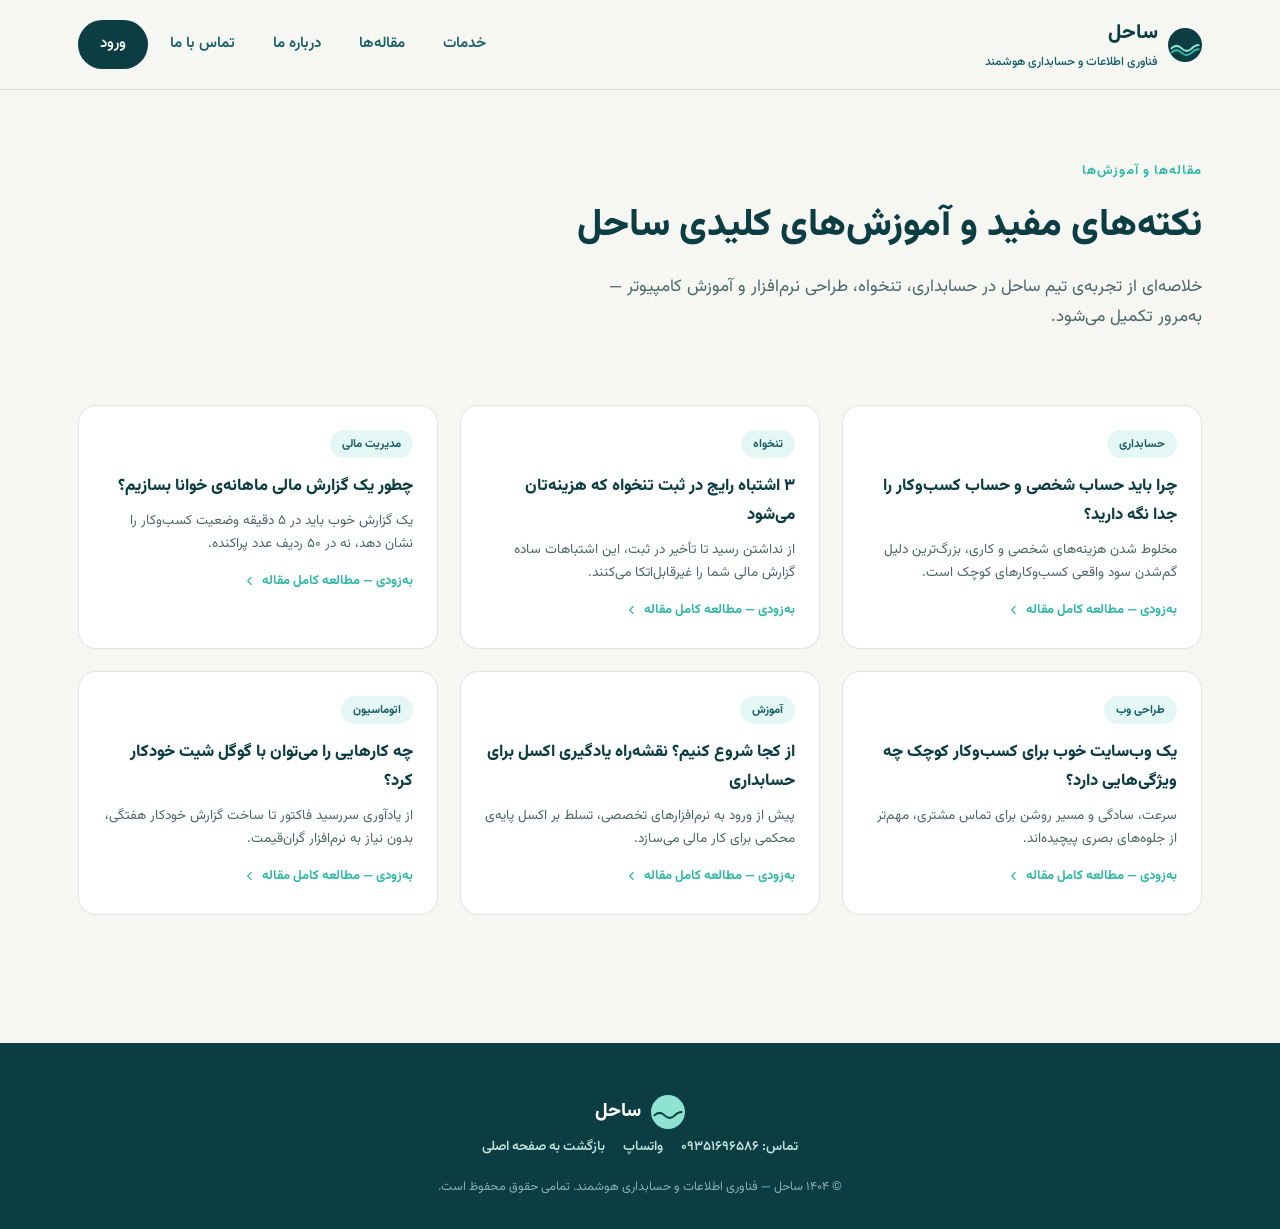
==== articles.html @ a1231c7e "بروزشده" ====
<!DOCTYPE html>
<html lang="fa" dir="rtl">
<head>
<meta charset="UTF-8">
<meta name="viewport" content="width=device-width, initial-scale=1.0">
<title>مقاله‌ها و آموزش‌ها | ساحل</title>
<meta name="description" content="نکات و آموزش‌های کاربردی حسابداری، تنخواه و مدیریت مالی از تیم ساحل">
<link rel="preconnect" href="https://fonts.googleapis.com">
<link rel="preconnect" href="https://fonts.gstatic.com" crossorigin>
<link href="https://fonts.googleapis.com/css2?family=Vazirmatn:wght@300;400;500;600;700;800;900&display=swap" rel="stylesheet">
<link rel="icon" href="assets/favicon.svg" type="image/svg+xml">
<link rel="stylesheet" href="css/style.css">
</head>
<body>

<header>
  <div class="nav">
    <div class="brand">
      <svg class="brand-mark" viewBox="0 0 40 40" fill="none" xmlns="http://www.w3.org/2000/svg" aria-hidden="true">
        <circle cx="20" cy="20" r="20" fill="#0B3D42"/>
        <path d="M4 24C8 20 12 20 16 24C20 28 24 28 28 24C32 20 36 20 36 20" stroke="#8FE3D3" stroke-width="2.4" stroke-linecap="round" fill="none"/>
        <path d="M4 29C8 25 12 25 16 29C20 33 24 33 28 29C32 25 36 25 36 25" stroke="#2FB8A6" stroke-width="2.4" stroke-linecap="round" fill="none"/>
      </svg>
      <span>ساحل<small>فناوری اطلاعات و حسابداری هوشمند</small></span>
    </div>
    <button class="menu-btn" id="menuBtn" aria-label="باز کردن منو" aria-expanded="false">
      <span></span><span></span><span></span>
    </button>
    <nav class="nav-links" id="navLinks">
      <a href="index.html#services">خدمات</a>
      <a href="articles.html">مقاله‌ها</a>
      <a href="index.html#about">درباره ما</a>
      <a href="index.html#contact">تماس با ما</a>
      <a href="login.html" class="nav-cta">ورود</a>
    </nav>
  </div>
</header>

<section style="padding:70px 0 20px;">
  <div class="wrap">
    <div class="section-head reveal">
      <div class="kicker">مقاله‌ها و آموزش‌ها</div>
      <h2>نکته‌های مفید و آموزش‌های کلیدی ساحل</h2>
      <p>خلاصه‌ای از تجربه‌ی تیم ساحل در حسابداری، تنخواه، طراحی نرم‌افزار و آموزش کامپیوتر — به‌مرور تکمیل می‌شود.</p>
    </div>
  </div>
</section>

<section style="padding-top:0;">
  <div class="wrap">
    <div class="articles-grid">

      <div class="article-card reveal">
        <span class="article-tag">حسابداری</span>
        <h3>چرا باید حساب شخصی و حساب کسب‌وکار را جدا نگه دارید؟</h3>
        <p>مخلوط شدن هزینه‌های شخصی و کاری، بزرگ‌ترین دلیل گم‌شدن سود واقعی کسب‌وکارهای کوچک است.</p>
        <span class="article-more">به‌زودی — مطالعه کامل مقاله <svg width="14" height="14" viewBox="0 0 24 24" fill="none"><path d="M14 6L8 12L14 18" stroke="currentColor" stroke-width="2" stroke-linecap="round" stroke-linejoin="round"/></svg></span>
      </div>

      <div class="article-card reveal">
        <span class="article-tag">تنخواه</span>
        <h3>۳ اشتباه رایج در ثبت تنخواه که هزینه‌تان می‌شود</h3>
        <p>از نداشتن رسید تا تأخیر در ثبت، این اشتباهات ساده گزارش مالی شما را غیرقابل‌اتکا می‌کنند.</p>
        <span class="article-more">به‌زودی — مطالعه کامل مقاله <svg width="14" height="14" viewBox="0 0 24 24" fill="none"><path d="M14 6L8 12L14 18" stroke="currentColor" stroke-width="2" stroke-linecap="round" stroke-linejoin="round"/></svg></span>
      </div>

      <div class="article-card reveal">
        <span class="article-tag">مدیریت مالی</span>
        <h3>چطور یک گزارش مالی ماهانه‌ی خوانا بسازیم؟</h3>
        <p>یک گزارش خوب باید در ۵ دقیقه وضعیت کسب‌وکار را نشان دهد، نه در ۵۰ ردیف عدد پراکنده.</p>
        <span class="article-more">به‌زودی — مطالعه کامل مقاله <svg width="14" height="14" viewBox="0 0 24 24" fill="none"><path d="M14 6L8 12L14 18" stroke="currentColor" stroke-width="2" stroke-linecap="round" stroke-linejoin="round"/></svg></span>
      </div>

      <div class="article-card reveal">
        <span class="article-tag">طراحی وب</span>
        <h3>یک وب‌سایت خوب برای کسب‌وکار کوچک چه ویژگی‌هایی دارد؟</h3>
        <p>سرعت، سادگی و مسیر روشن برای تماس مشتری، مهم‌تر از جلوه‌های بصری پیچیده‌اند.</p>
        <span class="article-more">به‌زودی — مطالعه کامل مقاله <svg width="14" height="14" viewBox="0 0 24 24" fill="none"><path d="M14 6L8 12L14 18" stroke="currentColor" stroke-width="2" stroke-linecap="round" stroke-linejoin="round"/></svg></span>
      </div>

      <div class="article-card reveal">
        <span class="article-tag">آموزش</span>
        <h3>از کجا شروع کنیم؟ نقشه‌راه یادگیری اکسل برای حسابداری</h3>
        <p>پیش از ورود به نرم‌افزارهای تخصصی، تسلط بر اکسل پایه‌ی محکمی برای کار مالی می‌سازد.</p>
        <span class="article-more">به‌زودی — مطالعه کامل مقاله <svg width="14" height="14" viewBox="0 0 24 24" fill="none"><path d="M14 6L8 12L14 18" stroke="currentColor" stroke-width="2" stroke-linecap="round" stroke-linejoin="round"/></svg></span>
      </div>

      <div class="article-card reveal">
        <span class="article-tag">اتوماسیون</span>
        <h3>چه کارهایی را می‌توان با گوگل شیت خودکار کرد؟</h3>
        <p>از یادآوری سررسید فاکتور تا ساخت گزارش خودکار هفتگی، بدون نیاز به نرم‌افزار گران‌قیمت.</p>
        <span class="article-more">به‌زودی — مطالعه کامل مقاله <svg width="14" height="14" viewBox="0 0 24 24" fill="none"><path d="M14 6L8 12L14 18" stroke="currentColor" stroke-width="2" stroke-linecap="round" stroke-linejoin="round"/></svg></span>
      </div>

    </div>
  </div>
</section>

<footer class="site-footer" style="margin-top:40px;">
  <div class="wrap">
    <div class="brand" style="justify-content:center;">
      <svg class="brand-mark" width="30" height="30" viewBox="0 0 40 40" fill="none" xmlns="http://www.w3.org/2000/svg" aria-hidden="true">
        <circle cx="20" cy="20" r="20" fill="#8FE3D3"/>
        <path d="M4 24C8 20 12 20 16 24C20 28 24 28 28 24C32 20 36 20 36 20" stroke="#0B3D42" stroke-width="2.4" stroke-linecap="round" fill="none"/>
      </svg>
      <span style="font-weight:800; font-size:19px;">ساحل</span>
    </div>
    <div class="foot-contact">
      <a href="tel:+989351696586">تماس: ۰۹۳۵۱۶۹۶۵۸۶</a>
      <a href="https://wa.me/989351696586" target="_blank" rel="noopener">واتساپ</a>
      <a href="index.html">بازگشت به صفحه اصلی</a>
    </div>
    <div class="copyright">© ۱۴۰۴ ساحل — فناوری اطلاعات و حسابداری هوشمند. تمامی حقوق محفوظ است.</div>
  </div>
</footer>

<script src="js/main.js" defer></script>
</body>
</html>
---- css/style.css ----
:root{
    --ink:#0A2A2E;
    --deep:#0B3D42;
    --teal:#175E66;
    --turquoise:#2FB8A6;
    --crest:#8FE3D3;
    --sand:#E9DCBD;
    --foam:#F6F7F3;
    --line: rgba(10,42,46,0.12);
    --shadow: 0 20px 50px -25px rgba(11,61,66,0.35);
    --radius: 18px;
    --maxw: 1180px;
    --ease: cubic-bezier(.22,.9,.32,1);
  }
  *{box-sizing:border-box;}
  html{scroll-behavior:smooth;}
  body{
    margin:0;
    font-family:'Vazirmatn', sans-serif;
    color:var(--ink);
    background:var(--foam);
    line-height:1.75;
    -webkit-font-smoothing:antialiased;
  }
  @media (prefers-reduced-motion: reduce){
    html{scroll-behavior:auto;}
    *{animation-duration:0.01ms !important; animation-iteration-count:1 !important; transition-duration:0.01ms !important;}
  }
  a{color:inherit; text-decoration:none;}
  img{max-width:100%; display:block;}
  .wrap{max-width:var(--maxw); margin:0 auto; padding:0 28px;}
  :focus-visible{outline:3px solid var(--turquoise); outline-offset:3px; border-radius:6px;}

  /* ===== Header ===== */
  header{
    position:sticky; top:0; z-index:50;
    background:rgba(246,247,243,0.86);
    backdrop-filter:blur(10px);
    border-bottom:1px solid var(--line);
  }
  .nav{display:flex; align-items:center; justify-content:space-between; padding:16px 28px; max-width:var(--maxw); margin:0 auto;}
  .brand{display:flex; align-items:center; gap:10px; font-weight:800; font-size:20px; color:var(--deep);}
  .brand-mark{width:34px; height:34px; flex-shrink:0;}
  .brand small{display:block; font-weight:500; font-size:12px; color:var(--teal); margin-top:1px;}
  .nav-links{display:flex; gap:6px; align-items:center;}
  .nav-links a{padding:10px 16px; border-radius:999px; font-weight:600; font-size:15px; color:var(--teal); transition:background .25s var(--ease), color .25s;}
  .nav-links a:hover{background:rgba(47,184,166,0.12); color:var(--deep);}
  .nav-cta{background:var(--deep); color:var(--foam) !important; padding:11px 22px !important;}
  .nav-cta:hover{background:var(--turquoise) !important; color:var(--ink) !important;}
  .menu-btn{display:none; background:none; border:none; cursor:pointer; padding:8px;}
  .menu-btn span{display:block; width:24px; height:2px; background:var(--deep); margin:5px 0; transition:transform .25s, opacity .25s;}

  @media (max-width:860px){
    .nav-links{
      position:fixed; inset:64px 0 auto 0; flex-direction:column; align-items:stretch;
      background:var(--foam); padding:14px 20px 24px; gap:2px;
      border-bottom:1px solid var(--line);
      transform:translateY(-12px); opacity:0; pointer-events:none;
      transition:transform .3s var(--ease), opacity .3s var(--ease);
    }
    .nav-links.open{transform:translateY(0); opacity:1; pointer-events:auto;}
    .nav-links a{padding:14px 12px; text-align:center;}
    .menu-btn{display:block;}
  }

  /* ===== Hero ===== */
  .hero{position:relative; overflow:hidden; padding:96px 0 60px; background:
    radial-gradient(1200px 600px at 85% -10%, rgba(143,227,211,0.35), transparent 60%),
    linear-gradient(180deg, var(--foam), #EFF3EE 70%);
  }
  .hero-grid{display:grid; grid-template-columns:1.1fr 0.9fr; gap:56px; align-items:center; max-width:var(--maxw); margin:0 auto; padding:0 28px;}
  .eyebrow{display:inline-flex; align-items:center; gap:8px; font-size:13px; font-weight:700; letter-spacing:.02em; color:var(--teal); background:rgba(47,184,166,0.12); padding:8px 14px; border-radius:999px; margin-bottom:22px;}
  .eyebrow::before{content:""; width:7px; height:7px; border-radius:50%; background:var(--turquoise);}
  h1{font-size:clamp(34px,5vw,58px); line-height:1.18; font-weight:800; margin:0 0 22px; color:var(--deep); letter-spacing:-0.01em;}
  h1 em{font-style:normal; color:var(--turquoise); position:relative;}
  .hero p.lead{font-size:19px; color:#38585C; max-width:52ch; margin:0 0 34px;}
  .hero-actions{display:flex; gap:14px; flex-wrap:wrap;}
  .btn{display:inline-flex; align-items:center; gap:8px; padding:15px 28px; border-radius:12px; font-weight:700; font-size:16px; transition:transform .25s var(--ease), box-shadow .25s var(--ease), background .25s;}
  .btn-primary{background:var(--deep); color:var(--foam);}
  .btn-primary:hover{background:var(--turquoise); color:var(--ink); transform:translateY(-2px); box-shadow:var(--shadow);}
  .btn-ghost{background:transparent; color:var(--deep); border:1.5px solid var(--line);}
  .btn-ghost:hover{border-color:var(--turquoise); background:rgba(47,184,166,0.08);}

  .tide{position:relative; height:420px; border-radius:24px; overflow:hidden; background:linear-gradient(180deg,#0B3D42,#175E66 55%,#2FB8A6);}
  .tide svg{position:absolute; bottom:0; left:0; width:100%;}
  .tide .wave1{opacity:.5;}
  .tide .wave2{opacity:.75;}
  .tide-badge{position:absolute; top:22px; right:22px; left:22px; background:rgba(9,32,35,0.35); backdrop-filter:blur(6px); border:1px solid rgba(255,255,255,0.18); border-radius:14px; padding:16px 18px; color:#EFFBF8;}
  .tide-badge b{display:block; font-size:26px; font-weight:800; margin-bottom:2px;}
  .tide-badge span{font-size:13px; opacity:.85;}
  @keyframes drift{0%{transform:translateX(0);} 100%{transform:translateX(-50%);}}
  .wave-track{display:flex; width:200%; animation:drift 18s linear infinite;}
  .wave-track svg{flex:0 0 50%;}
  .wave2 .wave-track{animation-duration:26s; animation-direction:reverse;}

  @media (max-width:940px){
    .hero-grid{grid-template-columns:1fr; gap:40px;}
    .tide{height:260px; order:-1;}
  }

  /* ===== Section shell ===== */
  section{padding:88px 0;}
  .section-head{max-width:640px; margin:0 0 52px;}
  .kicker{font-size:13px; font-weight:700; color:var(--turquoise); text-transform:uppercase; letter-spacing:.08em; margin-bottom:10px;}
  h2{font-size:clamp(26px,3.4vw,38px); font-weight:800; color:var(--deep); margin:0 0 14px;}
  .section-head p{color:#4B6669; font-size:17px; margin:0;}

  /* ===== Services ===== */
  .services{background:var(--foam);}
  .cards{display:grid; grid-template-columns:repeat(3,1fr); gap:24px;}
  .card{background:#fff; border:1px solid var(--line); border-radius:var(--radius); padding:30px 26px; transition:transform .3s var(--ease), box-shadow .3s var(--ease), border-color .3s;}
  .card:hover{transform:translateY(-6px); box-shadow:var(--shadow); border-color:transparent;}
  .card-icon{width:52px; height:52px; border-radius:14px; display:flex; align-items:center; justify-content:center; margin-bottom:20px; background:rgba(47,184,166,0.14);}
  .card h3{margin:0 0 10px; font-size:19px; color:var(--deep); font-weight:700;}
  .card p{margin:0; color:#4B6669; font-size:15px;}
  @media (max-width:860px){.cards{grid-template-columns:1fr;}}

  /* ===== Roadmap ===== */
  .roadmap{background:linear-gradient(180deg,#0B3D42,#0E4750);}
  .roadmap .kicker{color:var(--crest);}
  .roadmap h2, .roadmap .section-head p{color:var(--foam);}
  .roadmap .section-head p{color:#BFE0DC;}
  .steps{display:grid; grid-template-columns:repeat(4,1fr); gap:20px; counter-reset:step;}
  .step{position:relative; background:rgba(255,255,255,0.06); border:1px solid rgba(255,255,255,0.12); border-radius:16px; padding:26px 22px;}
  .step::before{counter-increment:step; content:counter(step); font-weight:800; font-size:14px; color:#0B3D42; background:var(--crest); width:30px; height:30px; border-radius:50%; display:flex; align-items:center; justify-content:center; margin-bottom:16px;}
  .step h3{color:#fff; font-size:16px; margin:0 0 8px; font-weight:700;}
  .step p{color:#BFE0DC; font-size:14px; margin:0;}
  @media (max-width:940px){.steps{grid-template-columns:1fr 1fr;}}
  @media (max-width:600px){.steps{grid-template-columns:1fr;}}

  /* ===== About ===== */
  .about-grid{display:grid; grid-template-columns:0.9fr 1.1fr; gap:56px; align-items:center;}
  .stat-row{display:flex; gap:28px; margin-top:30px; flex-wrap:wrap;}
  .stat b{display:block; font-size:30px; font-weight:800; color:var(--deep);}
  .stat span{font-size:13px; color:#4B6669;}
  @media (max-width:860px){.about-grid{grid-template-columns:1fr;}}

  /* ===== Contact ===== */
  .contact{background:var(--sand); border-radius:28px; margin:0 28px 0; max-width:calc(var(--maxw) - 56px); padding:56px; }
  .contact-inner{display:flex; justify-content:space-between; align-items:center; gap:30px; flex-wrap:wrap;}
  .contact h2{margin-bottom:8px;}
  .contact p{margin:0; color:#4B6669;}
  @media (max-width:640px){.contact{padding:36px 24px; border-radius:20px;} .contact-inner{flex-direction:column; align-items:flex-start;}}

  footer{padding:40px 28px 50px; text-align:center; color:#4B6669; font-size:14px;}
  footer .brand{justify-content:center; margin-bottom:6px;}

/* =========================================================
   AUTH PAGE (login.html)
   ========================================================= */
.auth-page{
  min-height:100vh;
  display:grid;
  grid-template-columns:440px 1fr;
}
@media (max-width:900px){
  .auth-page{grid-template-columns:1fr;}
  .auth-art{display:none;}
}

.auth-panel{
  display:flex; flex-direction:column; justify-content:center;
  padding:48px 44px; background:var(--foam);
  position:relative; z-index:2;
}
.auth-brand{display:flex; align-items:center; gap:10px; margin-bottom:44px;}
.auth-brand span{font-weight:800; font-size:19px; color:var(--deep);}

.auth-card h1{font-size:24px; font-weight:800; color:var(--deep); margin:0 0 6px;}
.auth-card p.sub{color:#4B6669; font-size:14.5px; margin:0 0 30px;}

.field{position:relative; margin-bottom:16px;}
.field input{
  width:100%; padding:15px 46px 15px 16px; border-radius:12px;
  border:1.5px solid var(--line); background:#fff; font-family:inherit;
  font-size:15px; color:var(--ink); transition:border-color .2s, box-shadow .2s;
}
.field input::placeholder{color:#8AA3A5;}
.field input:focus{border-color:var(--turquoise); box-shadow:0 0 0 4px rgba(47,184,166,0.14); outline:none;}
.field-icon{
  position:absolute; top:50%; right:16px; transform:translateY(-50%);
  width:18px; height:18px; color:#7F9A9C; display:flex;
}
.field-icon svg{width:100%; height:100%;}

.auth-row{display:flex; align-items:center; justify-content:space-between; margin:2px 0 26px; font-size:13.5px;}
.auth-check{display:flex; align-items:center; gap:7px; color:#4B6669;}
.auth-check input{accent-color:var(--turquoise); width:15px; height:15px;}
.auth-row a{color:var(--turquoise); font-weight:600;}
.auth-row a:hover{text-decoration:underline;}

.btn-block{width:100%; justify-content:center; padding:16px; font-size:16px;}
.auth-foot{text-align:center; margin-top:22px; font-size:14px; color:#4B6669;}
.auth-foot a{color:var(--deep); font-weight:700;}
.auth-foot a:hover{color:var(--turquoise);}

.auth-art{
  position:relative; overflow:hidden;
  background:linear-gradient(180deg,#BFEAE3 0%,#79C8C6 35%,#2E93A0 68%,#0B3D42 100%);
}
.auth-art svg{position:absolute; inset:0; width:100%; height:100%;}
.auth-art-label{
  position:absolute; top:56px; right:64px; max-width:320px; color:#fff; z-index:3;
}
.auth-art-label b{display:block; font-size:22px; font-weight:800; margin-bottom:6px; line-height:1.5;}
.auth-art-label span{font-size:14.5px; opacity:.88;}

/* =========================================================
   APP SHELL (dashboard.html)
   ========================================================= */
.app-shell{display:grid; grid-template-columns:1fr 248px; min-height:100vh; background:#EEF3F1;}
@media (max-width:980px){.app-shell{grid-template-columns:1fr;}}

/* Sidebar (right, RTL-natural) */
.sidebar{
  background:#fff; border-inline-start:1px solid var(--line);
  display:flex; flex-direction:column; padding:22px 16px;
  position:sticky; top:0; height:100vh;
}
.sidebar-brand{display:flex; align-items:center; gap:9px; padding:6px 10px 26px;}
.sidebar-brand span{font-weight:800; font-size:16px; color:var(--deep);}
.sidebar-nav{display:flex; flex-direction:column; gap:3px; flex:1;}
.sidebar-nav a{
  display:flex; align-items:center; justify-content:space-between; gap:10px;
  padding:12px 14px; border-radius:12px; color:#4B6669; font-weight:600; font-size:14.5px;
  transition:background .2s, color .2s;
}
.sidebar-nav a svg{width:19px; height:19px; flex-shrink:0;}
.sidebar-nav a:hover{background:rgba(47,184,166,0.09); color:var(--deep);}
.sidebar-nav a.active{background:linear-gradient(90deg, rgba(47,184,166,0.16), rgba(47,184,166,0.05)); color:var(--deep);}
.sidebar-logout{
  display:flex; align-items:center; justify-content:space-between; gap:10px;
  padding:13px 14px; border-radius:12px; background:rgba(47,184,166,0.1);
  color:var(--teal); font-weight:700; font-size:14.5px; margin-top:10px;
}
.sidebar-logout:hover{background:rgba(47,184,166,0.18);}

@media (max-width:980px){
  .sidebar{
    position:fixed; inset:0 0 0 auto; width:250px; height:100vh; z-index:60;
    transform:translateX(100%); transition:transform .3s var(--ease); box-shadow:var(--shadow);
  }
  .sidebar.open{transform:translateX(0);}
  .sidebar-scrim.open{opacity:1; pointer-events:auto;}
}

.sidebar-scrim{
  position:fixed; inset:0; background:rgba(10,42,46,0.35); z-index:55;
  opacity:0; pointer-events:none; transition:opacity .3s;
}

/* Main column */
.main-col{display:flex; flex-direction:column; min-width:0;}

.topbar{
  display:flex; align-items:center; gap:18px; background:#fff;
  border-bottom:1px solid var(--line); padding:14px 26px; position:sticky; top:0; z-index:40;
}
.topbar-user{display:flex; align-items:center; gap:10px; cursor:pointer;}
.avatar{
  width:40px; height:40px; border-radius:50%; flex-shrink:0;
  background:linear-gradient(135deg, var(--turquoise), var(--deep));
  color:#fff; display:flex; align-items:center; justify-content:center; font-weight:800; font-size:14px;
}
.topbar-user .who b{display:block; font-size:14px; color:var(--deep);}
.topbar-user .who span{font-size:12px; color:#7F9A9C;}
.topbar-icon{
  position:relative; width:38px; height:38px; border-radius:10px; display:flex; align-items:center;
  justify-content:center; color:#4B6669; flex-shrink:0; transition:background .2s;
}
.topbar-icon:hover{background:rgba(47,184,166,0.1);}
.topbar-icon svg{width:19px; height:19px;}
.badge{
  position:absolute; top:2px; left:2px; background:#E4785B; color:#fff; font-size:10px; font-weight:800;
  width:16px; height:16px; border-radius:50%; display:flex; align-items:center; justify-content:center;
}
.topbar-search{
  flex:1; display:flex; align-items:center; gap:10px; background:#F3F6F4; border-radius:12px;
  padding:11px 16px; max-width:420px; color:#7F9A9C;
}
.topbar-search svg{width:17px; height:17px; flex-shrink:0;}
.topbar-search input{border:none; background:none; outline:none; font-family:inherit; font-size:14px; width:100%; color:var(--ink);}
.sidebar-toggle{display:none; background:none; border:none; cursor:pointer; color:var(--deep);}
@media (max-width:980px){.sidebar-toggle{display:flex;} .topbar-search{display:none;}}
@media (max-width:640px){.topbar-user .who{display:none;}}

.page{padding:28px 26px 60px;}
.page-head{display:flex; align-items:baseline; justify-content:space-between; margin-bottom:26px;}
.page-head h1{font-size:26px; font-weight:800; color:var(--deep); margin:0 0 4px;}
.page-head p{margin:0; color:#4B6669; font-size:14.5px;}

/* Stat cards */
.stat-grid{display:grid; grid-template-columns:repeat(4,1fr); gap:18px; margin-bottom:24px;}
@media (max-width:900px){.stat-grid{grid-template-columns:1fr 1fr;}}
@media (max-width:520px){.stat-grid{grid-template-columns:1fr;}}
.stat-card{
  background:#fff; border:1px solid var(--line); border-radius:16px; padding:20px;
  display:flex; align-items:center; justify-content:space-between; gap:14px;
}
.stat-card .num{font-size:26px; font-weight:800; color:var(--deep); margin:2px 0 5px;}
.stat-card .lbl{font-size:13.5px; color:#4B6669;}
.stat-card .delta{color:var(--turquoise); font-weight:700;}
.stat-ic{width:46px; height:46px; border-radius:12px; display:flex; align-items:center; justify-content:center; flex-shrink:0;}
.stat-ic svg{width:22px; height:22px;}
.ic-teal{background:rgba(47,184,166,0.15); color:#178A79;}
.ic-blue{background:rgba(65,145,222,0.15); color:#3178C6;}
.ic-purple{background:rgba(155,110,224,0.15); color:#7C4FD6;}
.ic-amber{background:rgba(228,140,60,0.15); color:#C56A1E;}

/* Two column: activity + projects */
.split-2{display:grid; grid-template-columns:1fr 1.6fr; gap:18px; margin-bottom:18px;}
@media (max-width:900px){.split-2{grid-template-columns:1fr;}}
.panel{background:#fff; border:1px solid var(--line); border-radius:16px; padding:22px;}
.panel-head{display:flex; align-items:center; justify-content:space-between; margin-bottom:16px;}
.panel-head h2{font-size:16px; font-weight:800; color:var(--deep); margin:0;}
.panel-head a{font-size:13px; font-weight:700; color:var(--turquoise);}

.activity-item{display:flex; align-items:flex-start; gap:12px; padding:11px 0; border-bottom:1px solid var(--line);}
.activity-item:last-child{border-bottom:none;}
.activity-ic{width:34px; height:34px; border-radius:10px; display:flex; align-items:center; justify-content:center; flex-shrink:0;}
.activity-ic svg{width:16px; height:16px;}
.activity-item b{display:block; font-size:14px; color:var(--ink); font-weight:700; margin-bottom:2px;}
.activity-item span{font-size:12.5px; color:#7F9A9C;}

.proj-row{display:flex; align-items:center; gap:14px; padding:14px 0; border-bottom:1px solid var(--line);}
.proj-row:last-child{border-bottom:none;}
.proj-ic{width:44px; height:44px; border-radius:12px; display:flex; align-items:center; justify-content:center; flex-shrink:0;}
.proj-ic svg{width:20px; height:20px;}
.proj-info{flex:1; min-width:0;}
.proj-top{display:flex; align-items:center; justify-content:space-between; gap:10px; margin-bottom:7px;}
.proj-top b{font-size:14.5px; color:var(--ink); font-weight:700;}
.proj-meta{display:flex; align-items:center; gap:8px; font-size:12px; color:#7F9A9C; white-space:nowrap;}
.proj-tag{font-size:11.5px; font-weight:700; padding:3px 9px; border-radius:999px;}
.tag-progress{background:rgba(65,145,222,0.14); color:#3178C6;}
.tag-done{background:rgba(47,184,166,0.16); color:#178A79;}
.tag-wait{background:rgba(228,140,60,0.16); color:#C56A1E;}
.proj-owner{display:flex; align-items:center; gap:6px; font-size:12px; color:#7F9A9C; margin-top:4px;}
.proj-owner .mini-avatar{width:18px; height:18px; border-radius:50%; background:var(--deep); color:#fff; font-size:9px; font-weight:800; display:flex; align-items:center; justify-content:center;}
.bar{height:6px; background:#EEF3F1; border-radius:999px; overflow:hidden;}
.bar > i{display:block; height:100%; border-radius:999px; background:var(--turquoise);}
.pct{font-size:13px; font-weight:800; color:var(--deep); min-width:34px;}
.proj-row-inner{display:flex; align-items:center; gap:10px;}

/* Sheets grid */
.sheet-grid{display:grid; grid-template-columns:repeat(4,1fr); gap:16px;}
@media (max-width:900px){.sheet-grid{grid-template-columns:1fr 1fr;}}
@media (max-width:520px){.sheet-grid{grid-template-columns:1fr;}}
.sheet-card{background:#fff; border:1px solid var(--line); border-radius:14px; padding:18px; transition:transform .25s var(--ease), box-shadow .25s;}
.sheet-card:hover{transform:translateY(-4px); box-shadow:var(--shadow);}
.sheet-card b{display:block; font-size:14.5px; color:var(--ink); font-weight:700; margin:12px 0 4px;}
.sheet-card span{font-size:12px; color:#7F9A9C;}

/* =========================================================
   HOME PAGE POLISH — showcase mockups, social, floating CTA
   ========================================================= */

/* floating stat chips over hero art */
.hero-chip{
  position:absolute; background:#fff; border-radius:14px; padding:12px 16px;
  box-shadow:0 18px 40px -18px rgba(11,61,66,0.45); display:flex; align-items:center; gap:10px;
  font-size:13px; font-weight:700; color:var(--deep); z-index:5;
}
.hero-chip svg{width:20px; height:20px; flex-shrink:0; color:var(--turquoise);}
.hero-chip.c1{bottom:-16px; right:-14px;}
.hero-chip.c2{top:22px; left:-16px; font-size:12px;}
@media (max-width:940px){.hero-chip{display:none;}}

.trust-line{display:flex; align-items:center; gap:10px; margin-top:26px; font-size:13.5px; color:#4B6669;}
.trust-line .avatars{display:flex;}
.trust-line .avatars span{
  width:30px; height:30px; border-radius:50%; border:2px solid var(--foam); margin-inline-start:-10px;
  background:linear-gradient(135deg, var(--turquoise), var(--deep)); display:flex; align-items:center; justify-content:center;
  color:#fff; font-size:11px; font-weight:800;
}
.trust-line .avatars span:first-child{margin-inline-start:0;}

/* ===== Showcase / concept mockups ===== */
.showcase{background:var(--foam);}
.showcase-grid{display:grid; grid-template-columns:repeat(3,1fr); gap:24px;}
@media (max-width:940px){.showcase-grid{grid-template-columns:1fr;}}
.mock-card{
  background:#fff; border-radius:20px; overflow:hidden; border:1px solid var(--line);
  transition:transform .35s var(--ease), box-shadow .35s var(--ease);
}
.mock-card:hover{transform:translateY(-8px); box-shadow:var(--shadow);}
.mock-stage{height:200px; position:relative; overflow:hidden;}
.mock-stage svg{position:absolute; inset:0; width:100%; height:100%;}
.mock-body{padding:20px 22px 24px;}
.mock-body h3{margin:0 0 6px; font-size:16px; font-weight:800; color:var(--deep);}
.mock-body p{margin:0; font-size:13.5px; color:#4B6669;}

/* ===== Contact revamp ===== */
.contact-inner{align-items:flex-start;}
.contact-actions{display:flex; flex-direction:column; gap:12px; min-width:230px;}
.contact-btn{
  display:flex; align-items:center; gap:12px; padding:14px 18px; border-radius:14px;
  font-weight:700; font-size:14.5px; transition:transform .25s var(--ease), box-shadow .25s var(--ease);
}
.contact-btn svg{width:20px; height:20px; flex-shrink:0;}
.contact-btn.whatsapp{background:#25D366; color:#fff;}
.contact-btn.call{background:var(--deep); color:#fff;}
.contact-btn:hover{transform:translateY(-3px); box-shadow:var(--shadow);}

.social-row{display:flex; gap:10px; margin-top:20px;}
.social-btn{
  width:42px; height:42px; border-radius:12px; display:flex; align-items:center; justify-content:center;
  background:#fff; border:1px solid var(--line); color:var(--deep); transition:background .25s, color .25s, transform .25s var(--ease);
}
.social-btn svg{width:19px; height:19px;}
.social-btn:hover{background:var(--deep); color:#fff; transform:translateY(-3px);}
.handle-tag{display:inline-flex; align-items:center; gap:6px; font-size:13px; color:#4B6669; margin-top:12px;}

/* ===== Footer polish ===== */
footer.site-footer{background:#0B3D42; color:#BFE0DC; padding:52px 28px 30px; text-align:center;}
footer.site-footer .brand span{color:#fff;}
footer.site-footer .social-row{justify-content:center; margin:20px 0;}
footer.site-footer .social-btn{background:rgba(255,255,255,0.08); border-color:rgba(255,255,255,0.14); color:#EFFBF8;}
footer.site-footer .social-btn:hover{background:var(--turquoise); color:#0B3D42;}
footer.site-footer .foot-contact{font-size:13.5px; margin-bottom:18px; display:flex; gap:18px; justify-content:center; flex-wrap:wrap;}
footer.site-footer .foot-contact a{color:#BFE0DC; font-weight:600;}
footer.site-footer .foot-contact a:hover{color:#fff;}
footer.site-footer .copyright{font-size:12.5px; opacity:.7; margin-top:14px;}

/* ===== Floating WhatsApp button ===== */
.float-whatsapp{
  position:fixed; bottom:22px; left:22px; z-index:80; width:58px; height:58px; border-radius:50%;
  background:#25D366; display:flex; align-items:center; justify-content:center; box-shadow:0 14px 34px -10px rgba(37,211,102,0.6);
  transition:transform .25s var(--ease);
}
.float-whatsapp:hover{transform:scale(1.08);}
.float-whatsapp svg{width:28px; height:28px; color:#fff;}

/* =========================================================
   SCROLL REVEAL (fade-up)
   ========================================================= */
.reveal{opacity:0; transform:translateY(26px); transition:opacity .7s var(--ease), transform .7s var(--ease);}
.reveal.show{opacity:1; transform:translateY(0);}
.cards .card.reveal:nth-child(1),
.showcase-grid .mock-card.reveal:nth-child(1),
.steps .step.reveal:nth-child(1),
.testimonial-track .testimonial-card.reveal:nth-child(1),
.tips-grid .tip-card.reveal:nth-child(1),
.articles-grid .article-card.reveal:nth-child(1){transition-delay:0s;}
.cards .card.reveal:nth-child(2),
.showcase-grid .mock-card.reveal:nth-child(2),
.steps .step.reveal:nth-child(2),
.testimonial-track .testimonial-card.reveal:nth-child(2),
.tips-grid .tip-card.reveal:nth-child(2),
.articles-grid .article-card.reveal:nth-child(2){transition-delay:.1s;}
.cards .card.reveal:nth-child(3),
.showcase-grid .mock-card.reveal:nth-child(3),
.steps .step.reveal:nth-child(3),
.testimonial-track .testimonial-card.reveal:nth-child(3),
.tips-grid .tip-card.reveal:nth-child(3),
.articles-grid .article-card.reveal:nth-child(3){transition-delay:.2s;}
.steps .step.reveal:nth-child(4),
.tips-grid .tip-card.reveal:nth-child(4),
.articles-grid .article-card.reveal:nth-child(4){transition-delay:.3s;}
.articles-grid .article-card.reveal:nth-child(5){transition-delay:.4s;}
.articles-grid .article-card.reveal:nth-child(6){transition-delay:.5s;}

@media (prefers-reduced-motion: reduce){
  .reveal{opacity:1; transform:none; transition:none;}
}

/* stronger, softer lift shadow on hover across cards */
:root{ --shadow-lg: 0 30px 60px -22px rgba(11,61,66,0.5); }
.card:hover, .mock-card:hover, .tip-card:hover, .article-card:hover, .testimonial-card:hover{
  box-shadow:var(--shadow-lg);
}
.step{transition:transform .3s var(--ease), box-shadow .3s var(--ease);}
.step:hover{transform:translateY(-5px); box-shadow:0 26px 50px -24px rgba(0,0,0,0.35);}

/* =========================================================
   TESTIMONIALS
   ========================================================= */
.testimonials{background:var(--foam);}
.testimonial-track{
  display:flex; gap:22px; overflow-x:auto; scroll-snap-type:x mandatory; padding-bottom:8px;
  scrollbar-width:none;
}
.testimonial-track::-webkit-scrollbar{display:none;}
.testimonial-card{
  scroll-snap-align:start; flex:0 0 320px; background:#fff; border:1px solid var(--line); border-radius:20px;
  padding:26px 24px; transition:transform .3s var(--ease), box-shadow .3s var(--ease);
}
@media (max-width:640px){.testimonial-card{flex-basis:86%;}}
.testimonial-stars{display:flex; gap:3px; margin-bottom:14px;}
.testimonial-stars svg{width:16px; height:16px; color:#F2C94C;}
.testimonial-quote{font-size:14.5px; color:#33504F; line-height:1.9; margin:0 0 18px;}
.testimonial-who{display:flex; align-items:center; gap:10px;}
.testimonial-avatar{
  width:40px; height:40px; border-radius:50%; background:linear-gradient(135deg, var(--turquoise), var(--deep));
  display:flex; align-items:center; justify-content:center; color:#fff; font-weight:800; font-size:13px; flex-shrink:0;
}
.testimonial-who b{display:block; font-size:13.5px; color:var(--deep);}
.testimonial-who span{font-size:12px; color:#7F9A9C;}

/* =========================================================
   TIPS / ARTICLES
   ========================================================= */
.tips-grid, .articles-grid{display:grid; grid-template-columns:repeat(3,1fr); gap:22px;}
@media (max-width:940px){.tips-grid, .articles-grid{grid-template-columns:1fr 1fr;}}
@media (max-width:640px){.tips-grid, .articles-grid{grid-template-columns:1fr;}}
.tip-card, .article-card{
  background:#fff; border:1px solid var(--line); border-radius:18px; padding:24px;
  transition:transform .3s var(--ease), box-shadow .3s var(--ease);
}
.tip-card:hover, .article-card:hover{transform:translateY(-6px);}
.tip-tag, .article-tag{
  display:inline-block; font-size:11.5px; font-weight:700; color:var(--teal);
  background:rgba(47,184,166,0.12); padding:4px 12px; border-radius:999px; margin-bottom:14px;
}
.tip-card h3, .article-card h3{font-size:16.5px; font-weight:800; color:var(--deep); margin:0 0 8px;}
.tip-card p, .article-card p{font-size:13.5px; color:#4B6669; margin:0;}
.article-card .article-more{display:inline-flex; align-items:center; gap:5px; margin-top:14px; font-size:13px; font-weight:700; color:var(--turquoise);}

.section-cta{text-align:center; margin-top:36px;}
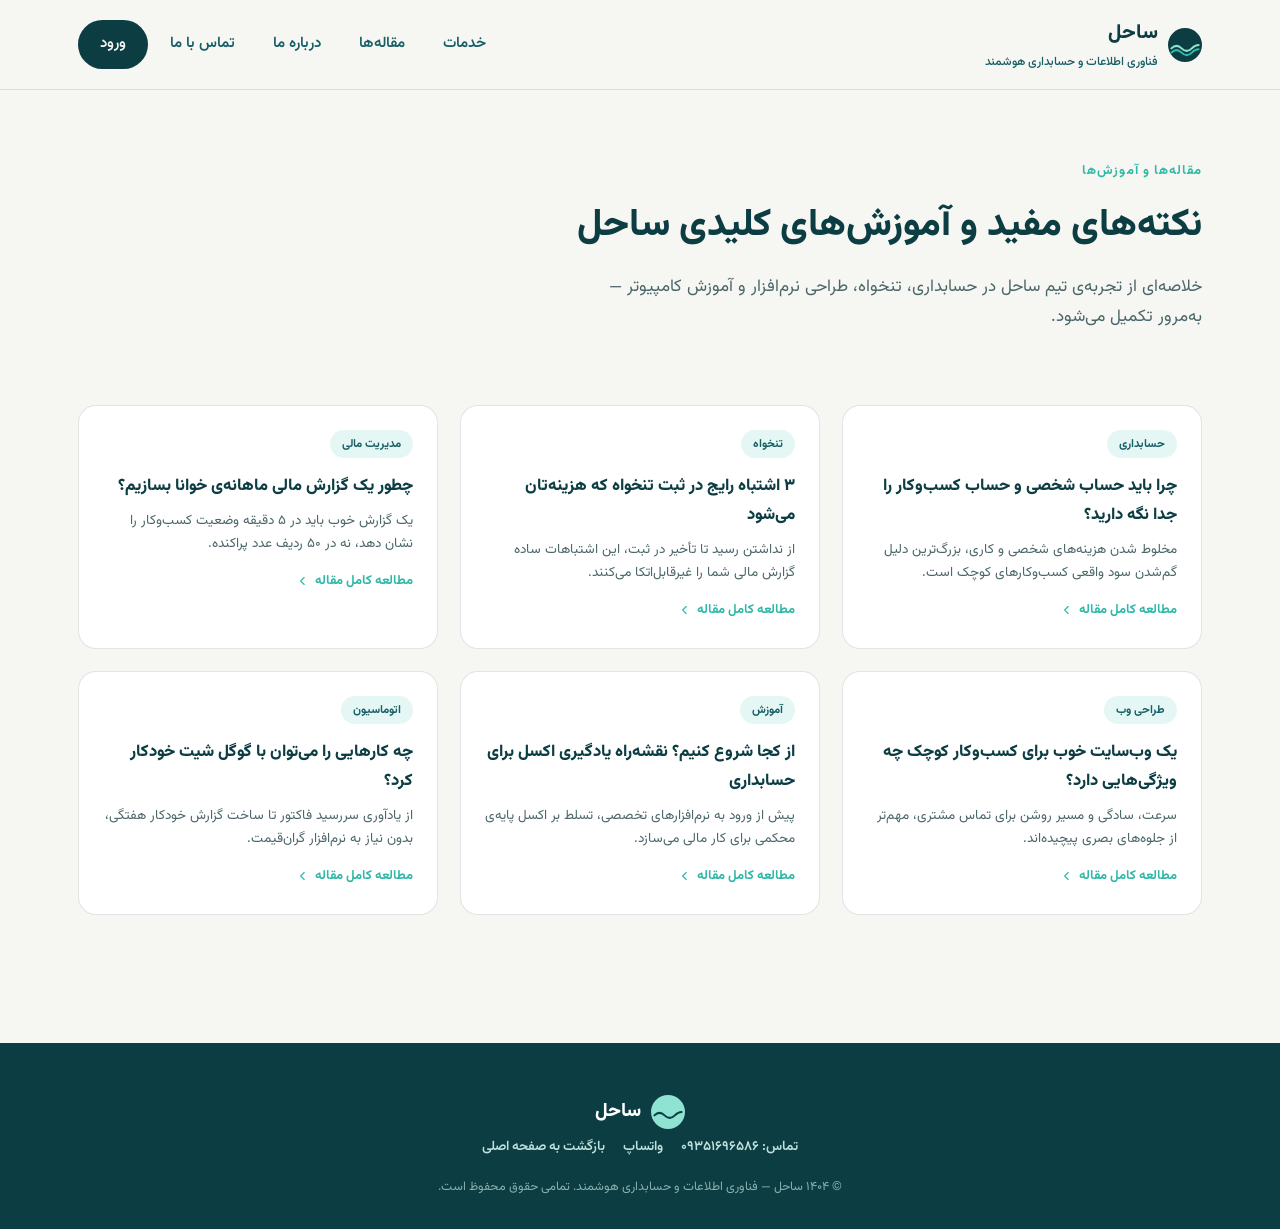
==== commit 67011aec: "بروز2" ====
--- a/articles.html
+++ b/articles.html
@@ -54,42 +54,42 @@
         <span class="article-tag">حسابداری</span>
         <h3>چرا باید حساب شخصی و حساب کسب‌وکار را جدا نگه دارید؟</h3>
         <p>مخلوط شدن هزینه‌های شخصی و کاری، بزرگ‌ترین دلیل گم‌شدن سود واقعی کسب‌وکارهای کوچک است.</p>
-        <span class="article-more">به‌زودی — مطالعه کامل مقاله <svg width="14" height="14" viewBox="0 0 24 24" fill="none"><path d="M14 6L8 12L14 18" stroke="currentColor" stroke-width="2" stroke-linecap="round" stroke-linejoin="round"/></svg></span>
+        <a href="articles/hesab-shakhsi-va-kasbokar.html" class="article-more">مطالعه کامل مقاله <svg width="14" height="14" viewBox="0 0 24 24" fill="none"><path d="M14 6L8 12L14 18" stroke="currentColor" stroke-width="2" stroke-linecap="round" stroke-linejoin="round"/></svg></a>
       </div>
 
       <div class="article-card reveal">
         <span class="article-tag">تنخواه</span>
         <h3>۳ اشتباه رایج در ثبت تنخواه که هزینه‌تان می‌شود</h3>
         <p>از نداشتن رسید تا تأخیر در ثبت، این اشتباهات ساده گزارش مالی شما را غیرقابل‌اتکا می‌کنند.</p>
-        <span class="article-more">به‌زودی — مطالعه کامل مقاله <svg width="14" height="14" viewBox="0 0 24 24" fill="none"><path d="M14 6L8 12L14 18" stroke="currentColor" stroke-width="2" stroke-linecap="round" stroke-linejoin="round"/></svg></span>
+        <a href="articles/eshtebahat-tankhah.html" class="article-more">مطالعه کامل مقاله <svg width="14" height="14" viewBox="0 0 24 24" fill="none"><path d="M14 6L8 12L14 18" stroke="currentColor" stroke-width="2" stroke-linecap="round" stroke-linejoin="round"/></svg></a>
       </div>
 
       <div class="article-card reveal">
         <span class="article-tag">مدیریت مالی</span>
         <h3>چطور یک گزارش مالی ماهانه‌ی خوانا بسازیم؟</h3>
         <p>یک گزارش خوب باید در ۵ دقیقه وضعیت کسب‌وکار را نشان دهد، نه در ۵۰ ردیف عدد پراکنده.</p>
-        <span class="article-more">به‌زودی — مطالعه کامل مقاله <svg width="14" height="14" viewBox="0 0 24 24" fill="none"><path d="M14 6L8 12L14 18" stroke="currentColor" stroke-width="2" stroke-linecap="round" stroke-linejoin="round"/></svg></span>
+        <a href="articles/gozaresh-mali-mahane.html" class="article-more">مطالعه کامل مقاله <svg width="14" height="14" viewBox="0 0 24 24" fill="none"><path d="M14 6L8 12L14 18" stroke="currentColor" stroke-width="2" stroke-linecap="round" stroke-linejoin="round"/></svg></a>
       </div>
 
       <div class="article-card reveal">
         <span class="article-tag">طراحی وب</span>
         <h3>یک وب‌سایت خوب برای کسب‌وکار کوچک چه ویژگی‌هایی دارد؟</h3>
         <p>سرعت، سادگی و مسیر روشن برای تماس مشتری، مهم‌تر از جلوه‌های بصری پیچیده‌اند.</p>
-        <span class="article-more">به‌زودی — مطالعه کامل مقاله <svg width="14" height="14" viewBox="0 0 24 24" fill="none"><path d="M14 6L8 12L14 18" stroke="currentColor" stroke-width="2" stroke-linecap="round" stroke-linejoin="round"/></svg></span>
+        <a href="articles/website-khoob-kasbokar.html" class="article-more">مطالعه کامل مقاله <svg width="14" height="14" viewBox="0 0 24 24" fill="none"><path d="M14 6L8 12L14 18" stroke="currentColor" stroke-width="2" stroke-linecap="round" stroke-linejoin="round"/></svg></a>
       </div>
 
       <div class="article-card reveal">
         <span class="article-tag">آموزش</span>
         <h3>از کجا شروع کنیم؟ نقشه‌راه یادگیری اکسل برای حسابداری</h3>
         <p>پیش از ورود به نرم‌افزارهای تخصصی، تسلط بر اکسل پایه‌ی محکمی برای کار مالی می‌سازد.</p>
-        <span class="article-more">به‌زودی — مطالعه کامل مقاله <svg width="14" height="14" viewBox="0 0 24 24" fill="none"><path d="M14 6L8 12L14 18" stroke="currentColor" stroke-width="2" stroke-linecap="round" stroke-linejoin="round"/></svg></span>
+        <a href="articles/naghshe-rah-excel.html" class="article-more">مطالعه کامل مقاله <svg width="14" height="14" viewBox="0 0 24 24" fill="none"><path d="M14 6L8 12L14 18" stroke="currentColor" stroke-width="2" stroke-linecap="round" stroke-linejoin="round"/></svg></a>
       </div>
 
       <div class="article-card reveal">
         <span class="article-tag">اتوماسیون</span>
         <h3>چه کارهایی را می‌توان با گوگل شیت خودکار کرد؟</h3>
         <p>از یادآوری سررسید فاکتور تا ساخت گزارش خودکار هفتگی، بدون نیاز به نرم‌افزار گران‌قیمت.</p>
-        <span class="article-more">به‌زودی — مطالعه کامل مقاله <svg width="14" height="14" viewBox="0 0 24 24" fill="none"><path d="M14 6L8 12L14 18" stroke="currentColor" stroke-width="2" stroke-linecap="round" stroke-linejoin="round"/></svg></span>
+        <a href="articles/otomasion-google-sheet.html" class="article-more">مطالعه کامل مقاله <svg width="14" height="14" viewBox="0 0 24 24" fill="none"><path d="M14 6L8 12L14 18" stroke="currentColor" stroke-width="2" stroke-linecap="round" stroke-linejoin="round"/></svg></a>
       </div>
 
     </div>
--- a/css/style.css
+++ b/css/style.css
@@ -516,3 +516,22 @@
 .article-card .article-more{display:inline-flex; align-items:center; gap:5px; margin-top:14px; font-size:13px; font-weight:700; color:var(--turquoise);}
 
 .section-cta{text-align:center; margin-top:36px;}
+
+/* =========================================================
+   ARTICLE DETAIL PAGE
+   ========================================================= */
+.article-page{max-width:760px; margin:0 auto; padding:64px 28px 40px;}
+.article-page .back-link{display:inline-flex; align-items:center; gap:6px; font-size:13.5px; font-weight:700; color:var(--teal); margin-bottom:24px;}
+.article-page .back-link:hover{color:var(--deep);}
+.article-page h1{font-size:clamp(26px,4vw,36px); font-weight:800; color:var(--deep); line-height:1.4; margin:14px 0 12px;}
+.article-page .article-meta{display:flex; align-items:center; gap:12px; font-size:13px; color:#7F9A9C; margin-bottom:34px;}
+.article-body h2{font-size:19px; font-weight:800; color:var(--deep); margin:34px 0 12px;}
+.article-body p{font-size:16px; line-height:2; color:#33504F; margin:0 0 18px;}
+.article-body ul{margin:0 0 20px; padding-inline-start:22px;}
+.article-body li{font-size:15.5px; line-height:2; color:#33504F; margin-bottom:8px;}
+.article-cta{
+  margin-top:44px; background:var(--sand); border-radius:20px; padding:30px 28px;
+  display:flex; align-items:center; justify-content:space-between; gap:20px; flex-wrap:wrap;
+}
+.article-cta h3{margin:0 0 4px; font-size:17px; color:var(--deep); font-weight:800;}
+.article-cta p{margin:0; font-size:13.5px; color:#4B6669;}
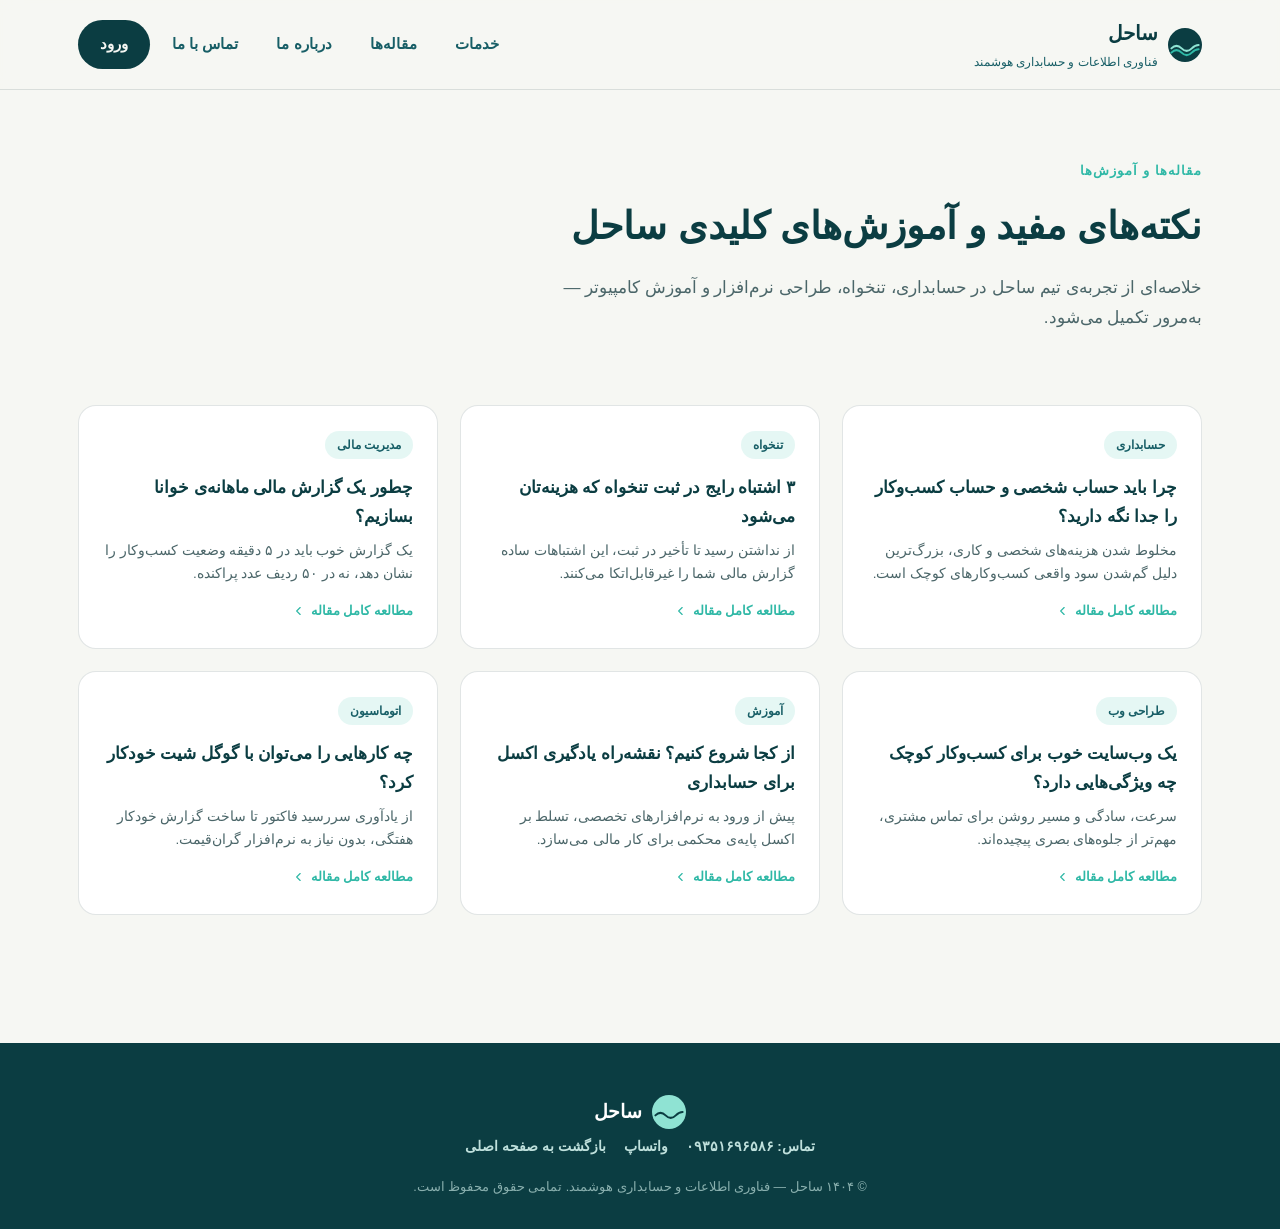
==== commit 7da8c620: "Add files via upload" ====
--- a/articles.html
+++ b/articles.html
@@ -5,9 +5,6 @@
 <meta name="viewport" content="width=device-width, initial-scale=1.0">
 <title>مقاله‌ها و آموزش‌ها | ساحل</title>
 <meta name="description" content="نکات و آموزش‌های کاربردی حسابداری، تنخواه و مدیریت مالی از تیم ساحل">
-<link rel="preconnect" href="https://fonts.googleapis.com">
-<link rel="preconnect" href="https://fonts.gstatic.com" crossorigin>
-<link href="https://fonts.googleapis.com/css2?family=Vazirmatn:wght@300;400;500;600;700;800;900&display=swap" rel="stylesheet">
 <link rel="icon" href="assets/favicon.svg" type="image/svg+xml">
 <link rel="stylesheet" href="css/style.css">
 </head>
